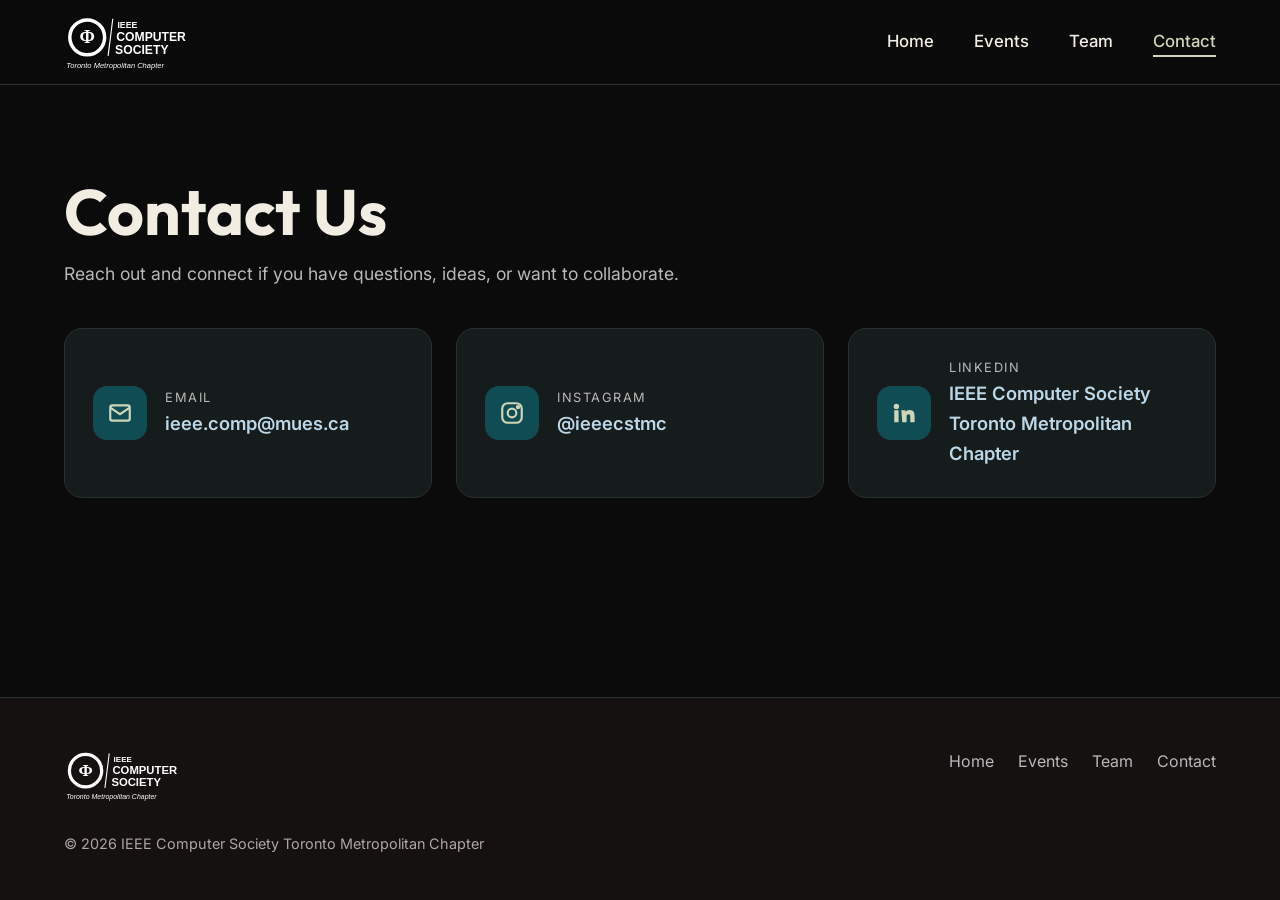
==== contact/index.html @ 95c0949a "Initial draft of IEEE website" ====
<!DOCTYPE html>
<html lang="en">
<head>
  <meta charset="UTF-8">
  <meta name="viewport" content="width=device-width, initial-scale=1.0">
  <title>Contact | IEEE CSTMC</title>
  <meta name="description" content="Get in touch with IEEE Computer Society Toronto Metropolitan Chapter.">
  <link rel="icon" href="../assets/images/logo.svg">

  <link rel="preconnect" href="https://fonts.googleapis.com">
  <link rel="preconnect" href="https://fonts.gstatic.com" crossorigin>
  <link href="https://fonts.googleapis.com/css2?family=Inter:wght@400;500;600&family=Outfit:wght@600;700;800&display=swap" rel="stylesheet">

  <link rel="stylesheet" href="../css/style.css">
</head>
<body>

  <!-- ===== Header ===== -->
  <header class="site-header">
    <nav class="container nav-bar">
      <a href="../" class="logo"><img src="../assets/images/logo.svg" alt="IEEE Computer Society Toronto Metropolitan Chapter"></a>

      <button class="nav-toggle" aria-label="Open menu" aria-expanded="false">
        <span></span><span></span><span></span>
      </button>

      <ul class="nav-links">
        <li><a href="../">Home</a></li>
        <li><a href="../events/">Events</a></li>
        <li><a href="../team/">Team</a></li>
        <li><a href="../contact/" class="active">Contact</a></li>
      </ul>
    </nav>
  </header>

  <main>

    <section class="section">
      <div class="container">
        <h1 class="page-title reveal">Contact Us</h1>
        <p class="page-intro reveal">Reach out and connect if you have questions, ideas, or want to collaborate.</p>

        <div class="contact-grid">
          <a class="contact-card reveal" href="mailto:ieee.comp@mues.ca">
            <span class="contact-icon">
              <svg viewBox="0 0 24 24" fill="none" stroke="currentColor" stroke-width="2"><rect x="3" y="5" width="18" height="14" rx="2"/><path d="m3 7 9 6 9-6"/></svg>
            </span>
            <span>
              <span class="contact-label">Email</span>
              <span class="contact-value">ieee.comp@mues.ca</span>
            </span>
          </a>

          <a class="contact-card reveal" href="https://www.instagram.com/ieeecstmc/" target="_blank" rel="noopener">
            <span class="contact-icon">
              <svg viewBox="0 0 24 24" fill="none" stroke="currentColor" stroke-width="2"><rect x="3" y="3" width="18" height="18" rx="5"/><circle cx="12" cy="12" r="4"/><circle cx="17.5" cy="6.5" r="1" fill="currentColor"/></svg>
            </span>
            <span>
              <span class="contact-label">Instagram</span>
              <span class="contact-value">@ieeecstmc</span>
            </span>
          </a>

          <!-- TODO: replace with the chapter's exact LinkedIn URL -->
          <a class="contact-card reveal" href="https://www.linkedin.com/" target="_blank" rel="noopener">
            <span class="contact-icon">
              <svg viewBox="0 0 24 24" fill="currentColor"><path d="M4.98 3.5a2.5 2.5 0 1 1 0 5 2.5 2.5 0 0 1 0-5zM3 9.5h4v11H3zM9.5 9.5h3.8v1.6h.1c.5-1 1.8-1.9 3.7-1.9 4 0 4.7 2.6 4.7 6v5.3h-4v-4.7c0-1.1 0-2.6-1.6-2.6s-1.8 1.2-1.8 2.5v4.8h-4z"/></svg>
            </span>
            <span>
              <span class="contact-label">LinkedIn</span>
              <span class="contact-value">IEEE Computer Society Toronto Metropolitan Chapter</span>
            </span>
          </a>
        </div>
      </div>
    </section>

  </main>

  <!-- ===== Footer ===== -->
  <footer class="site-footer">
    <div class="container">
      <div class="footer-grid">
        <img src="../assets/images/logo.svg" alt="IEEE Computer Society Toronto Metropolitan Chapter">
        <ul class="footer-links">
          <li><a href="../">Home</a></li>
          <li><a href="../events/">Events</a></li>
          <li><a href="../team/">Team</a></li>
          <li><a href="../contact/">Contact</a></li>
        </ul>
      </div>
      <p class="footer-bottom">&copy; <span id="year"></span> IEEE Computer Society Toronto Metropolitan Chapter</p>
    </div>
  </footer>

  <script src="../js/main.js"></script>
</body>
</html>
---- css/style.css ----
/* =========================================================
   IEEE CSTMC Website - Main Stylesheet
   ---------------------------------------------------------
   Sections:
   1.  Colour palette & base settings
   2.  Reusable pieces (container, buttons, section titles)
   3.  Header & navigation
   4.  Hero (home page)
   5.  Stats row
   6.  Event cards
   7.  About section
   8.  Sponsors strip
   9.  Join Us banner
   10. Events page (filter + lightbox)
   11. Team page
   12. Contact page
   13. Footer
   14. Scroll animations
   15. Mobile / small screens
   ========================================================= */


/* ---------- 1. Colour palette & base settings ---------- */
:root {
  /* Backgrounds */
  --bg: #0b0b0b;            /* page background (near black) */
  --surface: #151110;       /* sections, based on brown #3b2f2a */
  --card: #161c1c;          /* cards, tinted with green #104c53 */
  --border: #2a2f2f;

  /* Text */
  --text: #f2ede2;          /* light beige */
  --muted: #bab8b9;         /* grey */
  --muted-2: #afa6a2;       /* light brown */

  /* 2025-26 brand colours */
  --blue: #435f7c;
  --green: #104c53;
  --turquoise: #719689;
  --sage: #cfd5b8;

  /* Accents */
  --mauve: #86625d;
  --beige: #f2ede2;
  --light-blue: #bcd7e7;
  --white: #ffffff;

  /* Shared values */
  --radius: 18px;
  --radius-sm: 10px;
  --shadow: 0 10px 30px rgba(0, 0, 0, 0.45);
  --max-width: 1200px;
  --header-height: 84px;
}

* {
  box-sizing: border-box;
}

html {
  scroll-behavior: smooth;
}

body {
  margin: 0;
  background: var(--bg);
  color: var(--text);
  font-family: "Inter", system-ui, -apple-system, "Segoe UI", Roboto, sans-serif;
  font-size: 16px;
  line-height: 1.65;
  /* Keeps the footer at the bottom on short pages */
  min-height: 100vh;
  display: flex;
  flex-direction: column;
}

main {
  flex: 1;
}

h1, h2, h3, h4 {
  font-family: "Outfit", "Inter", system-ui, sans-serif;
  line-height: 1.15;
  margin: 0 0 0.5em;
}

p {
  margin: 0 0 1em;
}

img {
  max-width: 100%;
  display: block;
}

a {
  color: var(--light-blue);
  text-decoration: none;
  transition: color 0.2s;
}

a:hover {
  color: var(--sage);
}


/* ---------- 2. Reusable pieces ---------- */
.container {
  width: 100%;
  max-width: var(--max-width);
  margin: 0 auto;
  padding: 0 24px;
}

.section {
  padding: 90px 0;
}

.section-alt {
  background: var(--surface);
}

/* Section heading with a gradient underline bar */
.section-title {
  display: flex;
  align-items: center;
  gap: 18px;
  font-size: 2rem;
}

.section-title::after {
  content: "";
  width: 120px;
  height: 4px;
  border-radius: 4px;
  background: linear-gradient(90deg, var(--turquoise), var(--sage));
}

.eyebrow {
  text-transform: uppercase;
  letter-spacing: 0.15em;
  font-size: 0.85rem;
  color: var(--turquoise);
  margin-bottom: 8px;
}

.section-head {
  display: flex;
  justify-content: space-between;
  align-items: flex-end;
  flex-wrap: wrap;
  gap: 16px;
  margin-bottom: 40px;
}

.page-title {
  font-size: clamp(2.5rem, 6vw, 4rem);
  margin-bottom: 10px;
}

.page-intro {
  color: var(--muted);
  max-width: 640px;
  font-size: 1.1rem;
}

/* Buttons */
.btn {
  display: inline-block;
  padding: 13px 28px;
  border-radius: var(--radius-sm);
  font-weight: 600;
  border: 2px solid transparent;
  cursor: pointer;
  font-size: 1rem;
  transition: transform 0.2s, background 0.2s, color 0.2s, border-color 0.2s;
}

.btn:hover {
  transform: translateY(-2px);
}

.btn-primary {
  background: var(--sage);
  color: #000;
}

.btn-primary:hover {
  background: var(--beige);
  color: #000;
}

.btn-outline {
  border-color: var(--turquoise);
  color: var(--text);
}

.btn-outline:hover {
  background: var(--turquoise);
  color: #000;
}

.link-arrow {
  font-weight: 600;
}

.link-arrow::after {
  content: " \2192";
}


/* ---------- 3. Header & navigation ---------- */
.site-header {
  position: sticky;
  top: 0;
  z-index: 100;
  background: rgba(11, 11, 11, 0.8);
  backdrop-filter: blur(12px);
  -webkit-backdrop-filter: blur(12px);
  border-bottom: 1px solid var(--border);
  transition: box-shadow 0.3s;
}

/* Added by JavaScript once the user scrolls down */
.site-header.scrolled {
  box-shadow: 0 6px 24px rgba(0, 0, 0, 0.6);
}

.nav-bar {
  height: var(--header-height);
  display: flex;
  align-items: center;
  justify-content: space-between;
}

.logo img {
  height: 58px;
  width: auto;
}

.nav-links {
  display: flex;
  gap: 40px;
  list-style: none;
  margin: 0;
  padding: 0;
}

.nav-links a {
  position: relative;
  color: var(--text);
  font-weight: 500;
  font-size: 1.05rem;
  padding: 6px 0;
}

/* Animated underline */
.nav-links a::after {
  content: "";
  position: absolute;
  left: 0;
  bottom: 0;
  width: 0;
  height: 2px;
  background: var(--sage);
  transition: width 0.25s;
}

.nav-links a:hover::after,
.nav-links a.active::after {
  width: 100%;
}

.nav-links a.active {
  color: var(--sage);
}

/* Hamburger button - hidden on desktop */
.nav-toggle {
  display: none;
  background: none;
  border: none;
  cursor: pointer;
  padding: 8px;
}

.nav-toggle span {
  display: block;
  width: 26px;
  height: 2px;
  margin: 6px 0;
  background: var(--text);
  transition: transform 0.3s, opacity 0.3s;
}


/* ---------- 4. Hero (home page) ---------- */
.hero {
  padding: 40px 0 70px;
}

.hero-card {
  display: grid;
  grid-template-columns: 1.1fr 1fr;
  gap: 40px;
  align-items: center;
  padding: 50px;
  border: 1px solid var(--border);
  border-radius: 28px;
  overflow: hidden;
  background:
    radial-gradient(circle at 15% 20%, rgba(16, 76, 83, 0.55), transparent 55%),
    radial-gradient(circle at 85% 90%, rgba(67, 95, 124, 0.45), transparent 50%),
    var(--surface);
}

.hero-text h1 {
  font-size: clamp(2.6rem, 6vw, 4.6rem);
  font-weight: 800;
}

/* Each word gets a different palette colour */
.hero-text h1 .w1 { color: var(--beige); }
.hero-text h1 .w2 { color: var(--sage); }
.hero-text h1 .w3 { color: var(--light-blue); }

.hero-text p {
  color: var(--muted);
  font-size: 1.2rem;
  max-width: 520px;
  margin-bottom: 32px;
}

.hero-buttons {
  display: flex;
  flex-wrap: wrap;
  gap: 16px;
}

/* Vertical auto-scrolling photo strip */
.photo-strip {
  height: 520px;
  overflow: hidden;
  border-radius: var(--radius);
  /* Fade the top and bottom edges */
  -webkit-mask-image: linear-gradient(transparent, #000 12%, #000 88%, transparent);
  mask-image: linear-gradient(transparent, #000 12%, #000 88%, transparent);
}

.photo-track {
  display: flex;
  flex-direction: column;
  gap: 16px;
  animation: scroll-up 28s linear infinite;
}

.photo-strip:hover .photo-track {
  animation-play-state: paused;
}

/* The list is duplicated in the HTML, so moving up by half loops seamlessly */
@keyframes scroll-up {
  from { transform: translateY(0); }
  to   { transform: translateY(calc(-50% - 8px)); }
}

.photo-item {
  position: relative;
  border-radius: var(--radius);
  overflow: hidden;
  flex-shrink: 0;
}

.photo-item img {
  width: 100%;
  height: 200px;
  object-fit: cover;
  transition: transform 0.5s;
}

.photo-item:hover img {
  transform: scale(1.06);
}

.photo-item figcaption {
  position: absolute;
  inset: auto 0 0 0;
  padding: 30px 18px 14px;
  font-weight: 600;
  background: linear-gradient(transparent, rgba(0, 0, 0, 0.8));
}


/* ---------- 5. Stats row ---------- */
.stats {
  display: grid;
  grid-template-columns: repeat(4, 1fr);
  gap: 20px;
}

.stat {
  text-align: center;
  padding: 28px 16px;
  border: 1px solid var(--border);
  border-radius: var(--radius);
  background: var(--card);
}

.stat-number {
  font-family: "Outfit", sans-serif;
  font-size: 2.6rem;
  font-weight: 700;
  color: var(--sage);
}

.stat-label {
  color: var(--muted);
}


/* ---------- 6. Event cards ---------- */
.card-grid {
  display: grid;
  grid-template-columns: repeat(auto-fill, minmax(300px, 1fr));
  gap: 28px;
}

.event-card {
  display: flex;
  flex-direction: column;
  padding: 20px;
  background: var(--card);
  border: 1px solid var(--border);
  border-radius: var(--radius);
  transition: transform 0.3s, border-color 0.3s, box-shadow 0.3s;
}

.event-card:hover {
  transform: translateY(-6px);
  border-color: var(--turquoise);
  box-shadow: var(--shadow);
}

.event-poster {
  aspect-ratio: 1 / 1;
  overflow: hidden;
  border-radius: var(--radius-sm);
  margin-bottom: 18px;
  cursor: zoom-in;
}

.event-poster img {
  width: 100%;
  height: 100%;
  object-fit: cover;
  transition: transform 0.5s;
}

.event-card:hover .event-poster img {
  transform: scale(1.05);
}

.event-title {
  display: flex;
  align-items: center;
  gap: 12px;
  font-size: 1.3rem;
  margin-bottom: 8px;
}

.date-badge {
  flex-shrink: 0;
  padding: 3px 10px;
  border-radius: 6px;
  background: var(--mauve);
  color: var(--white);
  font-size: 0.85rem;
  font-weight: 600;
}

.event-card p {
  color: var(--muted);
  margin: 0;
}

/* Extra details shown on upcoming events */
.event-meta {
  list-style: none;
  padding: 0;
  margin: 12px 0 18px;
  color: var(--muted-2);
  font-size: 0.95rem;
}

.event-meta li::before {
  content: "\2022";
  color: var(--turquoise);
  margin-right: 8px;
}

.event-card .btn {
  margin-top: auto;
  align-self: flex-start;
}

.tag-upcoming {
  display: inline-block;
  margin-bottom: 10px;
  padding: 2px 10px;
  border-radius: 999px;
  background: rgba(113, 150, 137, 0.2);
  color: var(--sage);
  font-size: 0.8rem;
  font-weight: 600;
  letter-spacing: 0.05em;
  text-transform: uppercase;
}


/* ---------- 7. About section ---------- */
.about {
  display: grid;
  grid-template-columns: 1fr 1fr;
  gap: 60px;
  align-items: center;
}

.about-text p {
  color: var(--muted);
  font-size: 1.1rem;
}

.about-photo {
  border-radius: var(--radius);
  overflow: hidden;
  box-shadow: var(--shadow);
  border: 1px solid var(--border);
}

.socials {
  display: flex;
  gap: 14px;
  margin-top: 28px;
}

.social-btn {
  display: grid;
  place-items: center;
  width: 52px;
  height: 52px;
  border: 1px solid var(--border);
  border-radius: 12px;
  color: var(--sage);
  transition: background 0.2s, color 0.2s, transform 0.2s;
}

.social-btn:hover {
  background: var(--sage);
  color: #000;
  transform: translateY(-3px);
}

.social-btn svg {
  width: 24px;
  height: 24px;
}


/* ---------- 8. Sponsors strip ---------- */
.sponsors {
  overflow: hidden;
  -webkit-mask-image: linear-gradient(90deg, transparent, #000 10%, #000 90%, transparent);
  mask-image: linear-gradient(90deg, transparent, #000 10%, #000 90%, transparent);
}

.sponsor-track {
  display: flex;
  gap: 60px;
  width: max-content;
  animation: scroll-left 30s linear infinite;
}

.sponsors:hover .sponsor-track {
  animation-play-state: paused;
}

@keyframes scroll-left {
  from { transform: translateX(0); }
  to   { transform: translateX(calc(-50% - 30px)); }
}

.sponsor-track img {
  height: 60px;
  width: auto;
  opacity: 0.7;
  filter: grayscale(1);
  transition: opacity 0.3s, filter 0.3s;
}

.sponsor-track img:hover {
  opacity: 1;
  filter: none;
}


/* ---------- 9. Join Us banner ---------- */
.join-banner {
  text-align: center;
  padding: 60px 30px;
  border-radius: 28px;
  background: linear-gradient(135deg, var(--green), var(--blue));
}

.join-banner h2 {
  font-size: clamp(2rem, 4vw, 2.8rem);
}

.join-banner p {
  max-width: 600px;
  margin: 0 auto 28px;
  color: var(--beige);
  font-size: 1.1rem;
}


/* ---------- 10. Events page (filter + lightbox) ---------- */
.year-filter {
  display: flex;
  flex-wrap: wrap;
  gap: 10px;
}

.filter-btn {
  padding: 8px 20px;
  border-radius: 999px;
  border: 1px solid var(--border);
  background: transparent;
  color: var(--text);
  font: inherit;
  cursor: pointer;
  transition: background 0.2s, color 0.2s, border-color 0.2s;
}

.filter-btn:hover {
  border-color: var(--turquoise);
}

.filter-btn.active {
  background: var(--sage);
  border-color: var(--sage);
  color: #000;
}

.year-group {
  margin-bottom: 60px;
}

.year-heading {
  font-size: 1.6rem;
  color: var(--sage);
  margin-bottom: 24px;
}

.year-group[hidden] {
  display: none;
}

/* Full-screen poster viewer */
.lightbox {
  position: fixed;
  inset: 0;
  z-index: 200;
  display: none;
  align-items: center;
  justify-content: center;
  padding: 30px;
  background: rgba(0, 0, 0, 0.88);
  cursor: zoom-out;
}

.lightbox.open {
  display: flex;
}

.lightbox img {
  max-height: 90vh;
  width: auto;
  border-radius: var(--radius-sm);
  box-shadow: var(--shadow);
}

.lightbox-close {
  position: absolute;
  top: 20px;
  right: 28px;
  background: none;
  border: none;
  color: var(--white);
  font-size: 2.5rem;
  cursor: pointer;
}


/* ---------- 11. Team page ---------- */
.team-group {
  margin-bottom: 70px;
}

.team-grid {
  display: grid;
  grid-template-columns: repeat(auto-fill, minmax(240px, 1fr));
  gap: 28px;
  margin-top: 30px;
}

.member-card {
  text-align: center;
  padding: 30px 20px;
  background: var(--card);
  border: 1px solid var(--border);
  border-radius: var(--radius);
  transition: transform 0.3s, border-color 0.3s;
}

.member-card:hover {
  transform: translateY(-6px);
  border-color: var(--turquoise);
}

.member-photo {
  width: 150px;
  height: 150px;
  margin: 0 auto 18px;
  border-radius: 50%;
  object-fit: cover;
  border: 3px solid var(--turquoise);
}

.member-card h3 {
  font-size: 1.25rem;
  margin-bottom: 2px;
}

.member-role {
  color: var(--sage);
  font-size: 0.95rem;
  margin-bottom: 12px;
}

.member-link {
  display: inline-flex;
  color: var(--muted);
}

.member-link svg {
  width: 22px;
  height: 22px;
}


/* ---------- 12. Contact page ---------- */
.contact-grid {
  display: grid;
  grid-template-columns: repeat(auto-fit, minmax(280px, 1fr));
  gap: 24px;
  margin-top: 40px;
}

.contact-card {
  display: flex;
  gap: 18px;
  align-items: center;
  padding: 28px;
  background: var(--card);
  border: 1px solid var(--border);
  border-radius: var(--radius);
  transition: transform 0.3s, border-color 0.3s;
}

.contact-card:hover {
  transform: translateY(-4px);
  border-color: var(--turquoise);
}

.contact-icon {
  display: grid;
  place-items: center;
  flex-shrink: 0;
  width: 54px;
  height: 54px;
  border-radius: 14px;
  background: var(--green);
  color: var(--sage);
}

.contact-icon svg {
  width: 26px;
  height: 26px;
}

.contact-label {
  display: block;
  text-transform: uppercase;
  letter-spacing: 0.12em;
  font-size: 0.8rem;
  color: var(--muted);
  margin: 0;
}

.contact-value {
  font-size: 1.15rem;
  font-weight: 600;
  word-break: break-word;
}


/* ---------- 13. Footer ---------- */
.site-footer {
  margin-top: 40px;
  padding: 50px 0 30px;
  border-top: 1px solid var(--border);
  background: var(--surface);
}

.footer-grid {
  display: flex;
  flex-wrap: wrap;
  justify-content: space-between;
  gap: 30px;
}

.footer-grid img {
  height: 54px;
  width: auto;
}

.footer-links {
  display: flex;
  flex-wrap: wrap;
  gap: 24px;
  list-style: none;
  padding: 0;
  margin: 0;
}

.footer-links a {
  color: var(--muted);
}

.footer-bottom {
  margin-top: 30px;
  color: var(--muted-2);
  font-size: 0.9rem;
}


/* ---------- 14. Scroll animations ---------- */
/* Elements with class "reveal" fade up when they scroll into view */
.reveal {
  opacity: 0;
  transform: translateY(30px);
  transition: opacity 0.7s ease, transform 0.7s ease;
}

.reveal.visible {
  opacity: 1;
  transform: none;
}

/* Respect users who prefer less motion */
@media (prefers-reduced-motion: reduce) {
  html { scroll-behavior: auto; }
  .reveal { opacity: 1; transform: none; transition: none; }
  .photo-track,
  .sponsor-track { animation: none; }
}


/* ---------- 15. Mobile / small screens ---------- */
@media (max-width: 900px) {
  .hero-card,
  .about {
    grid-template-columns: 1fr;
  }

  .hero-card {
    padding: 32px 24px;
  }

  .photo-strip {
    height: 380px;
  }

  .stats {
    grid-template-columns: repeat(2, 1fr);
  }
}

@media (max-width: 768px) {
  .nav-toggle {
    display: block;
  }

  /* Menu drops down below the header */
  .nav-links {
    position: absolute;
    top: var(--header-height);
    left: 0;
    right: 0;
    flex-direction: column;
    gap: 0;
    padding: 10px 24px 20px;
    background: rgba(11, 11, 11, 0.97);
    border-bottom: 1px solid var(--border);
    display: none;
  }

  .nav-links.open {
    display: flex;
  }

  .nav-links a {
    display: block;
    padding: 14px 0;
  }

  /* Turn the hamburger into an X */
  .nav-toggle.open span:nth-child(1) { transform: translateY(8px) rotate(45deg); }
  .nav-toggle.open span:nth-child(2) { opacity: 0; }
  .nav-toggle.open span:nth-child(3) { transform: translateY(-8px) rotate(-45deg); }

  .logo img {
    height: 46px;
  }

  .section {
    padding: 60px 0;
  }

  .section-title {
    font-size: 1.6rem;
  }

  .section-title::after {
    width: 60px;
  }
}

@media (max-width: 480px) {
  .container {
    padding: 0 16px;
  }

  .stats {
    grid-template-columns: 1fr 1fr;
    gap: 12px;
  }

  .stat-number {
    font-size: 2rem;
  }

  .card-grid {
    grid-template-columns: 1fr;
  }
}
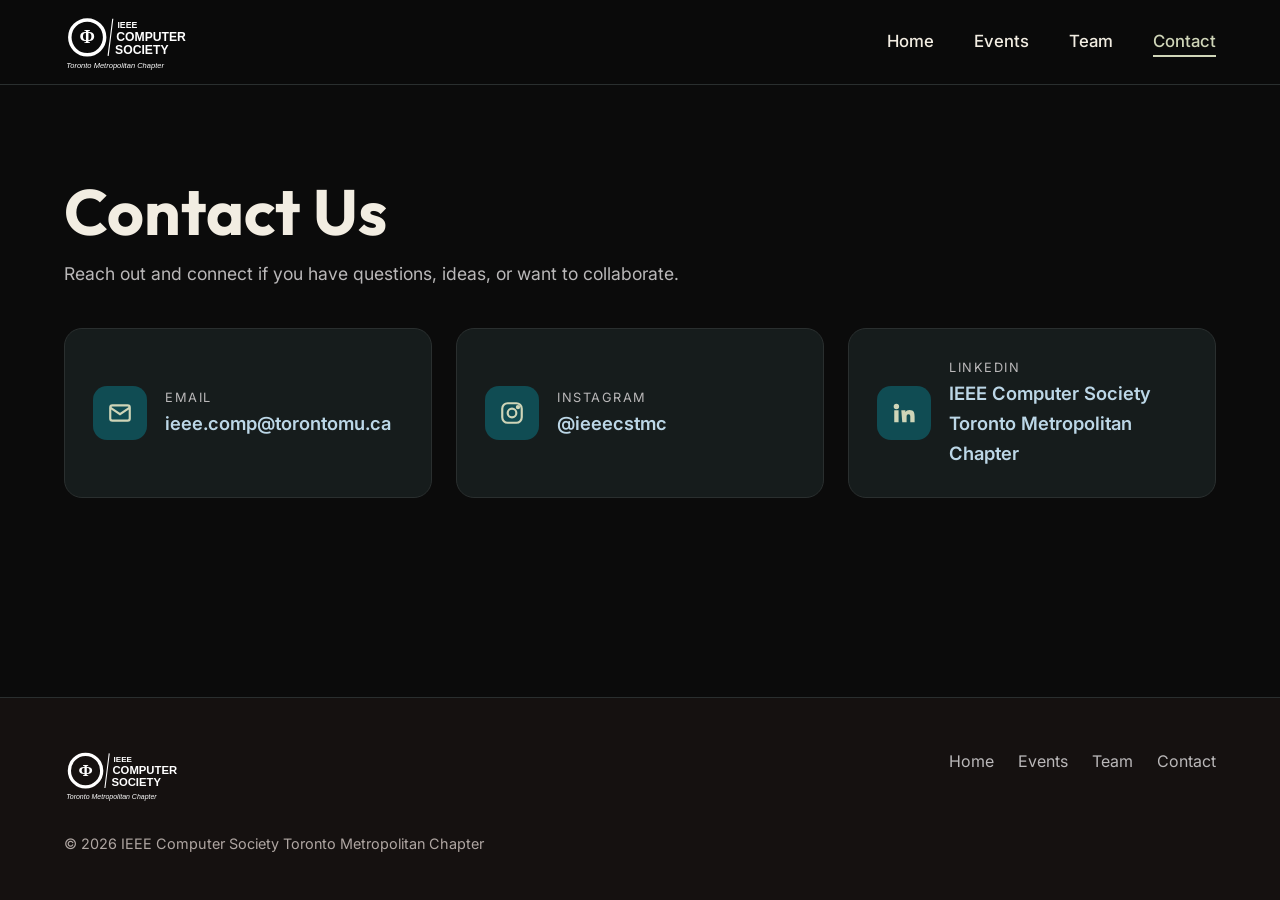
==== commit 50da38f8: "Changed Email" ====
--- a/contact/index.html
+++ b/contact/index.html
@@ -1,6 +1,8 @@
 <!DOCTYPE html>
 <html lang="en">
 <head>
+
+  <!--  Meta tags  -->
   <meta charset="UTF-8">
   <meta name="viewport" content="width=device-width, initial-scale=1.0">
   <title>Contact | IEEE CSTMC</title>
@@ -15,7 +17,7 @@
 </head>
 <body>
 
-  <!-- ===== Header ===== -->
+  <!-- Header  -->
   <header class="site-header">
     <nav class="container nav-bar">
       <a href="../" class="logo"><img src="../assets/images/logo.svg" alt="IEEE Computer Society Toronto Metropolitan Chapter"></a>
@@ -47,7 +49,7 @@
             </span>
             <span>
               <span class="contact-label">Email</span>
-              <span class="contact-value">ieee.comp@mues.ca</span>
+              <span class="contact-value">ieee.comp@torontomu.ca</span>
             </span>
           </a>
 
@@ -61,8 +63,7 @@
             </span>
           </a>
 
-          <!-- TODO: replace with the chapter's exact LinkedIn URL -->
-          <a class="contact-card reveal" href="https://www.linkedin.com/" target="_blank" rel="noopener">
+          <a class="contact-card reveal" href="https://www.linkedin.com/company/ieeecstmc/" target="_blank" rel="noopener">
             <span class="contact-icon">
               <svg viewBox="0 0 24 24" fill="currentColor"><path d="M4.98 3.5a2.5 2.5 0 1 1 0 5 2.5 2.5 0 0 1 0-5zM3 9.5h4v11H3zM9.5 9.5h3.8v1.6h.1c.5-1 1.8-1.9 3.7-1.9 4 0 4.7 2.6 4.7 6v5.3h-4v-4.7c0-1.1 0-2.6-1.6-2.6s-1.8 1.2-1.8 2.5v4.8h-4z"/></svg>
             </span>
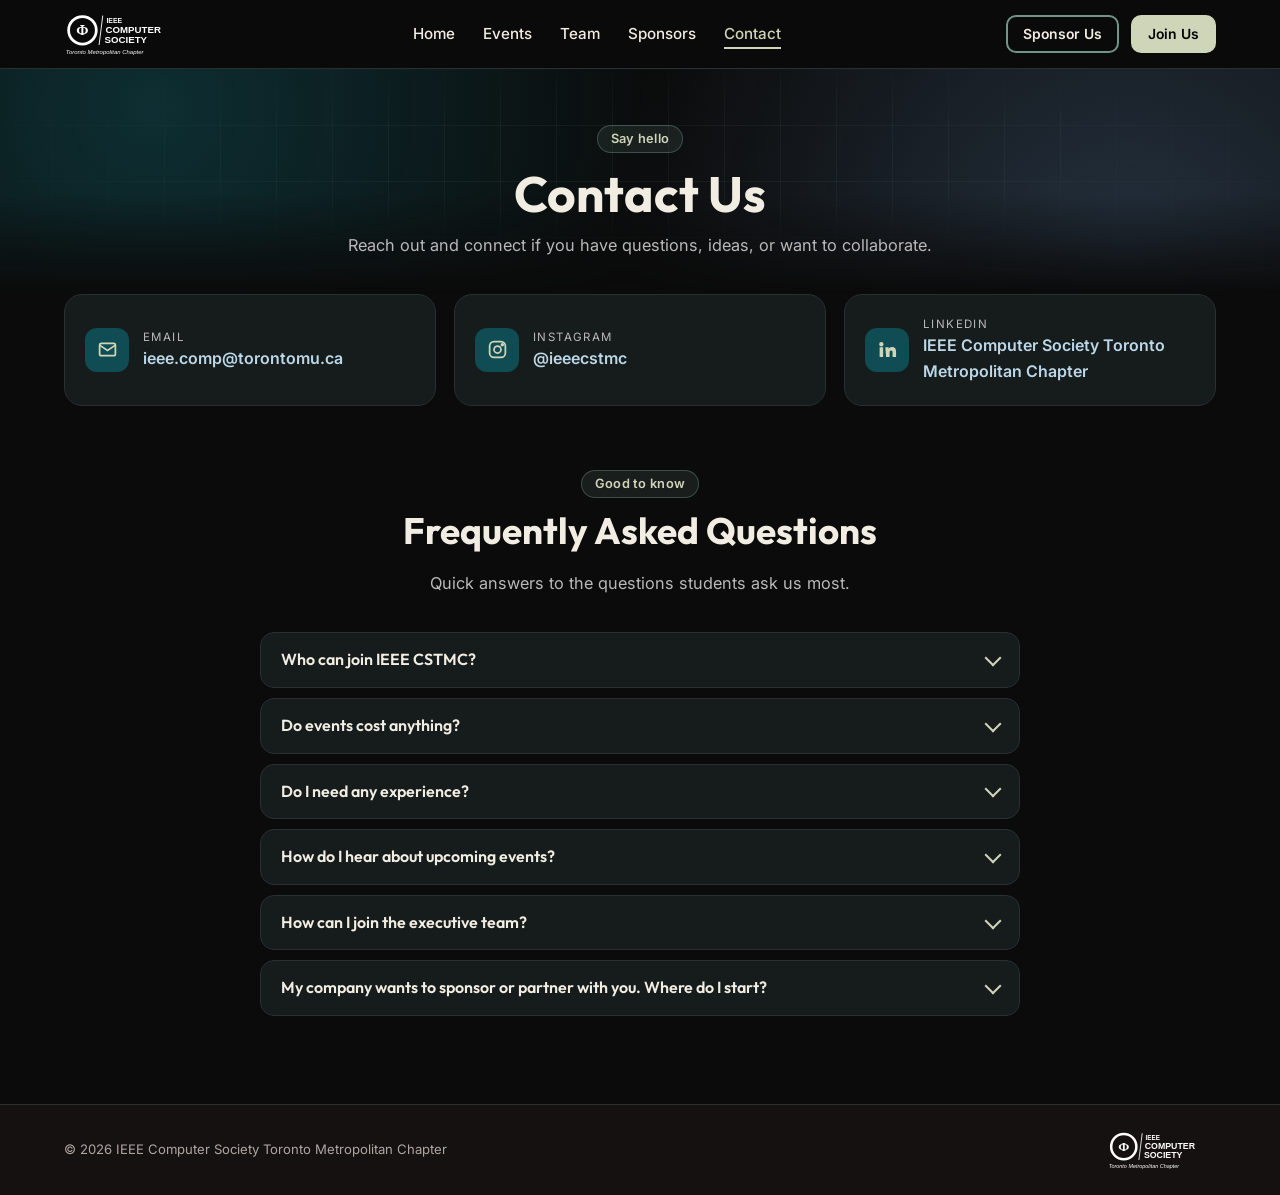
==== commit b781e091: "Complete redesign of site" ====
--- a/contact/index.html
+++ b/contact/index.html
@@ -19,31 +19,44 @@
 
   <!-- Header  -->
   <header class="site-header">
-    <nav class="container nav-bar">
+    <nav class="container nav-bar" aria-label="Main">
       <a href="../" class="logo"><img src="../assets/images/logo.svg" alt="IEEE Computer Society Toronto Metropolitan Chapter"></a>
 
-      <button class="nav-toggle" aria-label="Open menu" aria-expanded="false">
+      <button class="nav-toggle" aria-label="Open menu" aria-expanded="false" aria-controls="nav-menu">
         <span></span><span></span><span></span>
       </button>
 
-      <ul class="nav-links">
-        <li><a href="../">Home</a></li>
-        <li><a href="../events/">Events</a></li>
-        <li><a href="../team/">Team</a></li>
-        <li><a href="../contact/" class="active">Contact</a></li>
-      </ul>
+      <div class="nav-menu" id="nav-menu">
+        <ul class="nav-links">
+          <li><a href="../">Home</a></li>
+          <li><a href="../events/">Events</a></li>
+          <li><a href="../team/">Team</a></li>
+          <li><a href="../sponsors/">Sponsors</a></li>
+          <li><a href="../contact/" class="active" aria-current="page">Contact</a></li>
+        </ul>
+        <div class="nav-cta">
+          <a href="../sponsors/#sponsor-us" class="btn btn-outline btn-sm">Sponsor Us</a>
+          <a href="https://linktr.ee/IEEECSTMC" target="_blank" rel="noopener" class="btn btn-primary btn-sm">Join Us</a>
+        </div>
+      </div>
     </nav>
   </header>
 
   <main>
 
-    <section class="section">
+    <section class="page-hero">
+      <div class="hero-bg" aria-hidden="true"><div class="hero-grid"></div></div>
+      <div class="container section-intro">
+        <p class="eyebrow reveal">Say hello</p>
+        <h1 class="page-title reveal">Contact Us</h1>
+        <p class="lead reveal">Reach out and connect if you have questions, ideas, or want to collaborate.</p>
+      </div>
+    </section>
+
+    <section>
       <div class="container">
-        <h1 class="page-title reveal">Contact Us</h1>
-        <p class="page-intro reveal">Reach out and connect if you have questions, ideas, or want to collaborate.</p>
-
         <div class="contact-grid">
-          <a class="contact-card reveal" href="mailto:ieee.comp@mues.ca">
+          <a class="contact-card reveal" href="mailto:ieee.comp@torontomu.ca">
             <span class="contact-icon">
               <svg viewBox="0 0 24 24" fill="none" stroke="currentColor" stroke-width="2"><rect x="3" y="5" width="18" height="14" rx="2"/><path d="m3 7 9 6 9-6"/></svg>
             </span>
@@ -76,21 +89,69 @@
       </div>
     </section>
 
+    <!--  FAQ (to add a question, copy one <details> block)
+          TODO: confirm these draft answers with the exec team  -->
+    <section class="section">
+      <div class="container">
+        <div class="section-intro reveal">
+          <p class="eyebrow">Good to know</p>
+          <h2>Frequently Asked Questions</h2>
+          <p class="lead">Quick answers to the questions students ask us most.</p>
+        </div>
+
+        <div class="faq">
+          <details class="faq-item reveal">
+            <summary>Who can join IEEE CSTMC?</summary>
+            <div class="faq-answer">
+              <p>Any TMU student is welcome at our events, whatever your program or year. Most of our members study engineering or computer science, but you don't have to.</p>
+            </div>
+          </details>
+
+          <details class="faq-item reveal">
+            <summary>Do events cost anything?</summary>
+            <div class="faq-answer">
+              <p>Most of our events are free for TMU students. If an event has a fee or limited spots, we'll say so on the sign-up page.</p>
+            </div>
+          </details>
+
+          <details class="faq-item reveal">
+            <summary>Do I need any experience?</summary>
+            <div class="faq-answer">
+              <p>No. Our workshops are built for beginners and walk you through everything step by step. If you already know your stuff, come anyway: it's a great way to meet people and help others.</p>
+            </div>
+          </details>
+
+          <details class="faq-item reveal">
+            <summary>How do I hear about upcoming events?</summary>
+            <div class="faq-answer">
+              <p>Follow <a href="https://www.instagram.com/ieeecstmc/" target="_blank" rel="noopener">@ieeecstmc on Instagram</a> and join our <a href="https://ieeecstmc.us5.list-manage.com/subscribe?u=8fe68dee492ba1ed018e6572e&id=c52763f709" target="_blank" rel="noopener">mailing list</a>. Every event is posted there first, and you can also check our <a href="../events/">Events page</a>.</p>
+            </div>
+          </details>
+
+          <details class="faq-item reveal">
+            <summary>How can I join the executive team?</summary>
+            <div class="faq-answer">
+              <p>We recruit new executives and first-year representatives (FYRs) each school year. Keep an eye on our Instagram for applications, or email us to ask about open roles.</p>
+            </div>
+          </details>
+
+          <details class="faq-item reveal">
+            <summary>My company wants to sponsor or partner with you. Where do I start?</summary>
+            <div class="faq-answer">
+              <p>We'd love to hear from you. See our sponsorship tiers on the <a href="../sponsors/">Sponsors page</a>, or email us at <a href="mailto:ieee.comp@torontomu.ca">ieee.comp@torontomu.ca</a>.</p>
+            </div>
+          </details>
+        </div>
+      </div>
+    </section>
+
   </main>
 
   <!-- ===== Footer ===== -->
   <footer class="site-footer">
-    <div class="container">
-      <div class="footer-grid">
-        <img src="../assets/images/logo.svg" alt="IEEE Computer Society Toronto Metropolitan Chapter">
-        <ul class="footer-links">
-          <li><a href="../">Home</a></li>
-          <li><a href="../events/">Events</a></li>
-          <li><a href="../team/">Team</a></li>
-          <li><a href="../contact/">Contact</a></li>
-        </ul>
-      </div>
+    <div class="container footer-grid">
       <p class="footer-bottom">&copy; <span id="year"></span> IEEE Computer Society Toronto Metropolitan Chapter</p>
+      <img src="../assets/images/logo.svg" alt="IEEE Computer Society Toronto Metropolitan Chapter">
     </div>
   </footer>
 
--- a/css/style.css
+++ b/css/style.css
@@ -3,20 +3,23 @@
    ---------------------------------------------------------
    Sections:
    1.  Colour palette & base settings
-   2.  Reusable pieces (container, buttons, section titles)
+   2.  Reusable pieces (container, buttons, pills, section intros)
    3.  Header & navigation
-   4.  Hero (home page)
-   5.  Stats row
-   6.  Event cards
-   7.  About section
-   8.  Sponsors strip
-   9.  Join Us banner
-   10. Events page (filter + lightbox)
-   11. Team page
-   12. Contact page
-   13. Footer
-   14. Scroll animations
-   15. Mobile / small screens
+   4.  Hero (home page) + tech background effects
+   5.  Photo band (left-to-right auto-scrolling photos)
+   6.  Stats row
+   7.  Event cards + countdown
+   8.  "What We Do" cards + feature card ("Why Attend?")
+   9.  About section
+   10. Sponsors strip (home page)
+   11. Join Us banner
+   12. Events page (filter + lightbox)
+   13. Team page
+   14. Contact page + FAQ
+   15. Sponsors page (partner grid + tier cards)
+   16. Footer
+   17. Scroll animations
+   18. Mobile / small screens
    ========================================================= */
 
 
@@ -45,12 +48,23 @@
   --light-blue: #bcd7e7;
   --white: #ffffff;
 
+  /* Translucent turquoise, used for pills, glows and icon boxes */
+  --tint: rgba(113, 150, 137, 0.14);
+  --tint-border: rgba(113, 150, 137, 0.4);
+
+  /* Sponsor tier bars (sponsors page) */
+  --bronze: linear-gradient(90deg, #8a4f24, #c98a4b);
+  --silver: linear-gradient(90deg, #7d868f, #c3cad1);
+  --gold: linear-gradient(90deg, #b8891c, #e8c35a);
+  --platinum: linear-gradient(90deg, var(--turquoise), var(--light-blue));
+
   /* Shared values */
   --radius: 18px;
   --radius-sm: 10px;
   --shadow: 0 10px 30px rgba(0, 0, 0, 0.45);
   --max-width: 1200px;
-  --header-height: 84px;
+  --header-height: 68px;
+  --mono: "JetBrains Mono", ui-monospace, SFMono-Regular, Consolas, monospace;
 }
 
 * {
@@ -59,6 +73,8 @@
 
 html {
   scroll-behavior: smooth;
+  /* Stops in-page links (like #sponsor-us) hiding under the sticky header */
+  scroll-padding-top: calc(var(--header-height) + 20px);
 }
 
 body {
@@ -66,8 +82,8 @@
   background: var(--bg);
   color: var(--text);
   font-family: "Inter", system-ui, -apple-system, "Segoe UI", Roboto, sans-serif;
-  font-size: 16px;
-  line-height: 1.65;
+  font-size: 15px;
+  line-height: 1.6;
   /* Keeps the footer at the bottom on short pages */
   min-height: 100vh;
   display: flex;
@@ -101,6 +117,12 @@
 
 a:hover {
   color: var(--sage);
+}
+
+/* Visible outline for keyboard users */
+:focus-visible {
+  outline: 2px solid var(--sage);
+  outline-offset: 3px;
 }
 
 
@@ -113,7 +135,7 @@
 }
 
 .section {
-  padding: 90px 0;
+  padding: 64px 0;
 }
 
 .section-alt {
@@ -124,24 +146,31 @@
 .section-title {
   display: flex;
   align-items: center;
-  gap: 18px;
-  font-size: 2rem;
+  gap: 16px;
+  font-size: 1.6rem;
 }
 
 .section-title::after {
   content: "";
-  width: 120px;
+  width: 90px;
   height: 4px;
   border-radius: 4px;
   background: linear-gradient(90deg, var(--turquoise), var(--sage));
 }
 
+/* Small pill label above headings */
 .eyebrow {
-  text-transform: uppercase;
-  letter-spacing: 0.15em;
-  font-size: 0.85rem;
-  color: var(--turquoise);
-  margin-bottom: 8px;
+  display: inline-block;
+  padding: 4px 13px;
+  margin-bottom: 12px;
+  border: 1px solid var(--tint-border);
+  border-radius: 999px;
+  background: var(--tint);
+  color: var(--sage);
+  font-size: 0.8rem;
+  font-weight: 600;
+  letter-spacing: 0.02em;
+  line-height: 1.4;
 }
 
 .section-head {
@@ -150,30 +179,86 @@
   align-items: flex-end;
   flex-wrap: wrap;
   gap: 16px;
-  margin-bottom: 40px;
+  margin-bottom: 28px;
+}
+
+/* Centered pill + heading + paragraph block */
+.section-intro {
+  max-width: 660px;
+  margin: 0 auto 36px;
+  text-align: center;
+}
+
+.section-intro h2 {
+  font-size: clamp(1.7rem, 3.4vw, 2.3rem);
+}
+
+.lead {
+  color: var(--muted);
+  font-size: 1.02rem;
+}
+
+.section-intro .lead:last-child {
+  margin-bottom: 0;
+}
+
+/* Top of the Events / Team / Contact / Sponsors pages */
+.page-hero {
+  position: relative;
+  overflow: hidden;
+  isolation: isolate;
+  padding: 56px 0 36px;
+}
+
+.page-hero .section-intro {
+  margin-bottom: 0;
+}
+
+/* Fade the background out at the bottom so it doesn't end in a hard line */
+.page-hero .hero-bg {
+  -webkit-mask-image: linear-gradient(#000 55%, transparent);
+  mask-image: linear-gradient(#000 55%, transparent);
 }
 
 .page-title {
-  font-size: clamp(2.5rem, 6vw, 4rem);
+  font-size: clamp(2.1rem, 4.6vw, 3.1rem);
   margin-bottom: 10px;
 }
 
-.page-intro {
-  color: var(--muted);
-  max-width: 640px;
-  font-size: 1.1rem;
+/* Rounded square that holds an icon */
+.icon-badge {
+  display: grid;
+  place-items: center;
+  width: 42px;
+  height: 42px;
+  margin-bottom: 14px;
+  border: 1px solid var(--tint-border);
+  border-radius: 12px;
+  background: var(--tint);
+  color: var(--sage);
+}
+
+.icon-badge svg {
+  width: 21px;
+  height: 21px;
+}
+
+.center-link {
+  margin-top: 28px;
+  text-align: center;
 }
 
 /* Buttons */
 .btn {
   display: inline-block;
-  padding: 13px 28px;
+  padding: 10px 22px;
   border-radius: var(--radius-sm);
   font-weight: 600;
+  text-align: center;
   border: 2px solid transparent;
   cursor: pointer;
-  font-size: 1rem;
-  transition: transform 0.2s, background 0.2s, color 0.2s, border-color 0.2s;
+  font-size: 0.93rem;
+  transition: transform 0.2s, background 0.2s, color 0.2s, border-color 0.2s, box-shadow 0.2s;
 }
 
 .btn:hover {
@@ -188,6 +273,7 @@
 .btn-primary:hover {
   background: var(--beige);
   color: #000;
+  box-shadow: 0 8px 24px rgba(207, 213, 184, 0.25);
 }
 
 .btn-outline {
@@ -198,6 +284,15 @@
 .btn-outline:hover {
   background: var(--turquoise);
   color: #000;
+}
+
+.btn-sm {
+  padding: 6px 15px;
+  font-size: 0.87rem;
+}
+
+.btn-arrow::after {
+  content: " \2192";
 }
 
 .link-arrow {
@@ -226,23 +321,35 @@
   box-shadow: 0 6px 24px rgba(0, 0, 0, 0.6);
 }
 
+/* Logo on the left, links in the middle, buttons on the right */
 .nav-bar {
   height: var(--header-height);
   display: flex;
   align-items: center;
-  justify-content: space-between;
+  gap: 28px;
+}
+
+.logo {
+  flex-shrink: 0;
 }
 
 .logo img {
-  height: 58px;
+  height: 46px;
   width: auto;
 }
 
+.nav-menu {
+  display: flex;
+  align-items: center;
+  flex: 1;
+  gap: 24px;
+}
+
 .nav-links {
   display: flex;
-  gap: 40px;
+  gap: 28px;
   list-style: none;
-  margin: 0;
+  margin: 0 auto;
   padding: 0;
 }
 
@@ -250,7 +357,7 @@
   position: relative;
   color: var(--text);
   font-weight: 500;
-  font-size: 1.05rem;
+  font-size: 0.95rem;
   padding: 6px 0;
 }
 
@@ -275,9 +382,17 @@
   color: var(--sage);
 }
 
+.nav-cta {
+  display: flex;
+  align-items: center;
+  gap: 12px;
+  flex-shrink: 0;
+}
+
 /* Hamburger button - hidden on desktop */
 .nav-toggle {
   display: none;
+  margin-left: auto;
   background: none;
   border: none;
   cursor: pointer;
@@ -296,39 +411,133 @@
 
 /* ---------- 4. Hero (home page) ---------- */
 .hero {
-  padding: 40px 0 70px;
-}
-
-.hero-card {
-  display: grid;
-  grid-template-columns: 1.1fr 1fr;
-  gap: 40px;
+  position: relative;
+  overflow: hidden;
+  isolation: isolate;
+  padding: 60px 0 44px;
+  text-align: center;
+}
+
+/* Background layers: colour wash, grid, circuit traces, cursor glow */
+.hero-bg {
+  position: absolute;
+  inset: 0;
+  z-index: -1;
+  pointer-events: none;
+  background:
+    radial-gradient(circle at 12% 18%, rgba(16, 76, 83, 0.55), transparent 45%),
+    radial-gradient(circle at 88% 85%, rgba(67, 95, 124, 0.45), transparent 45%);
+}
+
+.hero-grid {
+  position: absolute;
+  inset: 0;
+  background-image:
+    linear-gradient(rgba(113, 150, 137, 0.09) 1px, transparent 1px),
+    linear-gradient(90deg, rgba(113, 150, 137, 0.09) 1px, transparent 1px);
+  background-size: 56px 56px;
+  background-position: center top;
+  -webkit-mask-image: radial-gradient(ellipse 75% 65% at 50% 40%, #000 25%, transparent 80%);
+  mask-image: radial-gradient(ellipse 75% 65% at 50% 40%, #000 25%, transparent 80%);
+}
+
+.hero-circuit {
+  position: absolute;
+  inset: 0;
+  width: 100%;
+  height: 100%;
+}
+
+.hero-circuit .trace {
+  fill: none;
+  stroke: rgba(113, 150, 137, 0.25);
+  stroke-width: 1.5;
+}
+
+.hero-circuit .pad {
+  fill: var(--bg);
+  stroke: rgba(113, 150, 137, 0.5);
+  stroke-width: 1.5;
+}
+
+/* A short bright dash that travels along each trace (paths use pathLength="100") */
+.hero-circuit .pulse {
+  fill: none;
+  stroke: var(--sage);
+  stroke-width: 2;
+  stroke-linecap: round;
+  stroke-dasharray: 8 192;
+  stroke-dashoffset: 200;
+  animation: signal 6s linear infinite;
+  filter: drop-shadow(0 0 4px rgba(207, 213, 184, 0.8));
+}
+
+@keyframes signal {
+  to { stroke-dashoffset: 0; }
+}
+
+/* Soft light that follows the mouse (position set by main.js) */
+.hero-glow {
+  position: absolute;
+  inset: 0;
+  background: radial-gradient(420px circle at var(--mx, 50%) var(--my, 30%), rgba(113, 150, 137, 0.16), transparent 70%);
+}
+
+/* "> learn.build.connect()" typing line */
+.hero-terminal {
+  display: flex;
+  justify-content: center;
   align-items: center;
-  padding: 50px;
-  border: 1px solid var(--border);
-  border-radius: 28px;
-  overflow: hidden;
-  background:
-    radial-gradient(circle at 15% 20%, rgba(16, 76, 83, 0.55), transparent 55%),
-    radial-gradient(circle at 85% 90%, rgba(67, 95, 124, 0.45), transparent 50%),
-    var(--surface);
-}
-
-.hero-text h1 {
-  font-size: clamp(2.6rem, 6vw, 4.6rem);
+  gap: 8px;
+  min-height: 1.6em;
+  margin: 0 0 12px;
+  font-family: var(--mono);
+  font-size: 0.85rem;
+  color: var(--turquoise);
+}
+
+.hero-terminal .prompt {
+  color: var(--sage);
+}
+
+.caret {
+  display: inline-block;
+  width: 0.55em;
+  height: 1.15em;
+  background: var(--sage);
+  animation: blink 1s steps(1) infinite;
+}
+
+@keyframes blink {
+  50% { opacity: 0; }
+}
+
+.hero h1 {
+  font-size: clamp(2.2rem, 5vw, 3.6rem);
   font-weight: 800;
-}
-
-/* Each word gets a different palette colour */
-.hero-text h1 .w1 { color: var(--beige); }
-.hero-text h1 .w2 { color: var(--sage); }
-.hero-text h1 .w3 { color: var(--light-blue); }
-
-.hero-text p {
+  letter-spacing: -0.02em;
+  margin-bottom: 0.35em;
+}
+
+/* Each word gets a different palette colour and rises in on load */
+.hero h1 span {
+  display: inline-block;
+  animation: rise 0.8s ease both;
+}
+
+.hero h1 .w1 { color: var(--beige); }
+.hero h1 .w2 { color: var(--sage); animation-delay: 0.12s; }
+.hero h1 .w3 { color: var(--light-blue); animation-delay: 0.24s; }
+
+@keyframes rise {
+  from { opacity: 0; translate: 0 24px; }
+}
+
+.hero-lead {
+  max-width: 580px;
+  margin: 0 auto 26px;
   color: var(--muted);
-  font-size: 1.2rem;
-  max-width: 520px;
-  margin-bottom: 32px;
+  font-size: 1.02rem;
 }
 
 .hero-buttons {
@@ -337,43 +546,65 @@
   gap: 16px;
 }
 
-/* Vertical auto-scrolling photo strip */
-.photo-strip {
-  height: 520px;
+.hero .hero-buttons {
+  justify-content: center;
+}
+
+.hero .stats {
+  max-width: 900px;
+  margin: 40px auto 0;
+}
+
+.hero .stat {
+  background: rgba(22, 28, 28, 0.65);
+  backdrop-filter: blur(8px);
+  -webkit-backdrop-filter: blur(8px);
+}
+
+
+/* ---------- 5. Photo band ---------- */
+/* main.js copies the photos until the row is wide enough, then slides it
+   left -> right by exactly one set so the loop has no visible jump. */
+.photo-band {
   overflow: hidden;
-  border-radius: var(--radius);
-  /* Fade the top and bottom edges */
-  -webkit-mask-image: linear-gradient(transparent, #000 12%, #000 88%, transparent);
-  mask-image: linear-gradient(transparent, #000 12%, #000 88%, transparent);
+  padding-bottom: 20px;
+  -webkit-mask-image: linear-gradient(90deg, transparent, #000 8%, #000 92%, transparent);
+  mask-image: linear-gradient(90deg, transparent, #000 8%, #000 92%, transparent);
 }
 
 .photo-track {
   display: flex;
-  flex-direction: column;
-  gap: 16px;
-  animation: scroll-up 28s linear infinite;
-}
-
-.photo-strip:hover .photo-track {
+  gap: 20px;
+  width: max-content;
+}
+
+.photo-track.is-animated {
+  animation: scroll-right var(--band-duration, 40s) linear infinite;
+}
+
+.photo-band:hover .photo-track {
   animation-play-state: paused;
 }
 
-/* The list is duplicated in the HTML, so moving up by half loops seamlessly */
-@keyframes scroll-up {
-  from { transform: translateY(0); }
-  to   { transform: translateY(calc(-50% - 8px)); }
+@keyframes scroll-right {
+  from { transform: translateX(calc(-1 * var(--band-shift, 0px))); }
+  to   { transform: translateX(0); }
 }
 
 .photo-item {
   position: relative;
+  flex-shrink: 0;
+  width: 270px;
+  height: 180px;
+  margin: 0;
+  border: 1px solid var(--border);
   border-radius: var(--radius);
   overflow: hidden;
-  flex-shrink: 0;
 }
 
 .photo-item img {
   width: 100%;
-  height: 200px;
+  height: 100%;
   object-fit: cover;
   transition: transform 0.5s;
 }
@@ -385,22 +616,23 @@
 .photo-item figcaption {
   position: absolute;
   inset: auto 0 0 0;
-  padding: 30px 18px 14px;
+  padding: 26px 14px 10px;
+  font-size: 0.88rem;
   font-weight: 600;
   background: linear-gradient(transparent, rgba(0, 0, 0, 0.8));
 }
 
 
-/* ---------- 5. Stats row ---------- */
+/* ---------- 6. Stats row ---------- */
 .stats {
   display: grid;
   grid-template-columns: repeat(4, 1fr);
-  gap: 20px;
+  gap: 16px;
 }
 
 .stat {
   text-align: center;
-  padding: 28px 16px;
+  padding: 16px 12px;
   border: 1px solid var(--border);
   border-radius: var(--radius);
   background: var(--card);
@@ -408,27 +640,28 @@
 
 .stat-number {
   font-family: "Outfit", sans-serif;
-  font-size: 2.6rem;
+  font-size: 1.9rem;
   font-weight: 700;
   color: var(--sage);
 }
 
 .stat-label {
   color: var(--muted);
-}
-
-
-/* ---------- 6. Event cards ---------- */
+  font-size: 0.88rem;
+}
+
+
+/* ---------- 7. Event cards ---------- */
 .card-grid {
   display: grid;
-  grid-template-columns: repeat(auto-fill, minmax(300px, 1fr));
-  gap: 28px;
+  grid-template-columns: repeat(auto-fill, minmax(240px, 1fr));
+  gap: 20px;
 }
 
 .event-card {
   display: flex;
   flex-direction: column;
-  padding: 20px;
+  padding: 14px;
   background: var(--card);
   border: 1px solid var(--border);
   border-radius: var(--radius);
@@ -445,7 +678,7 @@
   aspect-ratio: 1 / 1;
   overflow: hidden;
   border-radius: var(--radius-sm);
-  margin-bottom: 18px;
+  margin-bottom: 14px;
   cursor: zoom-in;
 }
 
@@ -463,23 +696,24 @@
 .event-title {
   display: flex;
   align-items: center;
-  gap: 12px;
-  font-size: 1.3rem;
-  margin-bottom: 8px;
+  gap: 10px;
+  font-size: 1.08rem;
+  margin-bottom: 6px;
 }
 
 .date-badge {
   flex-shrink: 0;
-  padding: 3px 10px;
+  padding: 2px 8px;
   border-radius: 6px;
   background: var(--mauve);
   color: var(--white);
-  font-size: 0.85rem;
+  font-size: 0.75rem;
   font-weight: 600;
 }
 
 .event-card p {
   color: var(--muted);
+  font-size: 0.9rem;
   margin: 0;
 }
 
@@ -487,9 +721,9 @@
 .event-meta {
   list-style: none;
   padding: 0;
-  margin: 12px 0 18px;
+  margin: 8px 0 14px;
   color: var(--muted-2);
-  font-size: 0.95rem;
+  font-size: 0.88rem;
 }
 
 .event-meta li::before {
@@ -505,6 +739,7 @@
 
 .tag-upcoming {
   display: inline-block;
+  align-self: flex-start;
   margin-bottom: 10px;
   padding: 2px 10px;
   border-radius: 999px;
@@ -516,18 +751,173 @@
   text-transform: uppercase;
 }
 
-
-/* ---------- 7. About section ---------- */
+/* Countdown boxes (filled in by main.js from data-countdown) */
+.countdown {
+  display: flex;
+  flex-wrap: wrap;
+  gap: 6px;
+  margin: 0 0 16px;
+}
+
+.countdown:empty {
+  display: none;
+}
+
+.countdown-unit {
+  min-width: 48px;
+  padding: 6px 4px;
+  text-align: center;
+  border: 1px solid var(--tint-border);
+  border-radius: 10px;
+  background: var(--tint);
+}
+
+.countdown-num {
+  display: block;
+  font-family: "Outfit", sans-serif;
+  font-size: 1.15rem;
+  font-weight: 700;
+  line-height: 1.1;
+  color: var(--sage);
+}
+
+.countdown-label {
+  font-size: 0.62rem;
+  letter-spacing: 0.1em;
+  text-transform: uppercase;
+  color: var(--muted);
+}
+
+.countdown-done {
+  color: var(--muted-2);
+  font-size: 0.88rem;
+}
+
+
+/* ---------- 8. "What We Do" cards + feature card ---------- */
+.pillar-grid {
+  display: grid;
+  grid-template-columns: repeat(4, 1fr);
+  gap: 18px;
+}
+
+.pillar {
+  position: relative;
+  padding: 22px 20px;
+  overflow: hidden;
+  background: var(--card);
+  border: 1px solid var(--border);
+  border-radius: var(--radius);
+  transition: transform 0.3s, border-color 0.3s, box-shadow 0.3s;
+}
+
+/* Gradient line that grows across the top on hover */
+.pillar::before {
+  content: "";
+  position: absolute;
+  top: 0;
+  left: 0;
+  width: 100%;
+  height: 3px;
+  background: linear-gradient(90deg, var(--turquoise), var(--sage));
+  transform: scaleX(0);
+  transform-origin: left;
+  transition: transform 0.4s;
+}
+
+.pillar:hover {
+  transform: translateY(-6px);
+  border-color: var(--turquoise);
+  box-shadow: var(--shadow);
+}
+
+.pillar:hover::before {
+  transform: scaleX(1);
+}
+
+.pillar h3 {
+  font-size: 1.1rem;
+}
+
+.pillar p {
+  color: var(--muted);
+  font-size: 0.9rem;
+  margin: 0;
+}
+
+.pillar .pillar-examples {
+  margin-top: 12px;
+  font-family: var(--mono);
+  font-size: 0.72rem;
+  color: var(--turquoise);
+}
+
+/* Big card with a list of points ("Why Attend?") */
+.feature-card {
+  padding: 30px 32px;
+  background: var(--card);
+  border: 1px solid var(--border);
+  border-radius: 20px;
+}
+
+.feature-card-head {
+  display: flex;
+  align-items: center;
+  gap: 12px;
+  margin-bottom: 22px;
+}
+
+.feature-card-head svg {
+  width: 26px;
+  height: 26px;
+  color: var(--turquoise);
+  flex-shrink: 0;
+}
+
+.feature-card-head h2 {
+  font-size: 1.5rem;
+  margin: 0;
+}
+
+.feature-list {
+  display: grid;
+  grid-template-columns: 1fr 1fr;
+  gap: 20px 40px;
+}
+
+.feature-item {
+  padding-left: 18px;
+  border-left: 2px solid var(--tint-border);
+  transition: border-color 0.3s;
+}
+
+.feature-item:hover {
+  border-color: var(--sage);
+}
+
+.feature-item h3 {
+  font-size: 1.05rem;
+  margin-bottom: 4px;
+}
+
+.feature-item p {
+  color: var(--muted);
+  font-size: 0.9rem;
+  margin: 0;
+}
+
+
+/* ---------- 9. About section ---------- */
 .about {
   display: grid;
   grid-template-columns: 1fr 1fr;
-  gap: 60px;
+  gap: 48px;
   align-items: center;
 }
 
 .about-text p {
   color: var(--muted);
-  font-size: 1.1rem;
+  font-size: 0.98rem;
 }
 
 .about-photo {
@@ -539,15 +929,15 @@
 
 .socials {
   display: flex;
-  gap: 14px;
-  margin-top: 28px;
+  gap: 12px;
+  margin-top: 20px;
 }
 
 .social-btn {
   display: grid;
   place-items: center;
-  width: 52px;
-  height: 52px;
+  width: 42px;
+  height: 42px;
   border: 1px solid var(--border);
   border-radius: 12px;
   color: var(--sage);
@@ -561,12 +951,11 @@
 }
 
 .social-btn svg {
-  width: 24px;
-  height: 24px;
-}
-
-
-/* ---------- 8. Sponsors strip ---------- */
+  width: 20px;
+  height: 20px;
+}
+
+/* ---------- 10. Sponsors strip (home page) ---------- */
 .sponsors {
   overflow: hidden;
   -webkit-mask-image: linear-gradient(90deg, transparent, #000 10%, #000 90%, transparent);
@@ -575,7 +964,7 @@
 
 .sponsor-track {
   display: flex;
-  gap: 60px;
+  gap: 48px;
   width: max-content;
   animation: scroll-left 30s linear infinite;
 }
@@ -586,11 +975,11 @@
 
 @keyframes scroll-left {
   from { transform: translateX(0); }
-  to   { transform: translateX(calc(-50% - 30px)); }
+  to   { transform: translateX(calc(-50% - 24px)); }
 }
 
 .sponsor-track img {
-  height: 60px;
+  height: 46px;
   width: auto;
   opacity: 0.7;
   filter: grayscale(1);
@@ -603,27 +992,31 @@
 }
 
 
-/* ---------- 9. Join Us banner ---------- */
+/* ---------- 11. Join Us banner ---------- */
 .join-banner {
   text-align: center;
-  padding: 60px 30px;
-  border-radius: 28px;
+  padding: 40px 24px;
+  border-radius: 22px;
   background: linear-gradient(135deg, var(--green), var(--blue));
 }
 
 .join-banner h2 {
-  font-size: clamp(2rem, 4vw, 2.8rem);
+  font-size: clamp(1.6rem, 3vw, 2.1rem);
 }
 
 .join-banner p {
-  max-width: 600px;
-  margin: 0 auto 28px;
+  max-width: 560px;
+  margin: 0 auto 22px;
   color: var(--beige);
-  font-size: 1.1rem;
-}
-
-
-/* ---------- 10. Events page (filter + lightbox) ---------- */
+  font-size: 0.98rem;
+}
+
+
+/* ---------- 12. Events page (filter + lightbox) ---------- */
+.why-attend {
+  margin-top: 44px;
+}
+
 .year-filter {
   display: flex;
   flex-wrap: wrap;
@@ -631,12 +1024,13 @@
 }
 
 .filter-btn {
-  padding: 8px 20px;
+  padding: 5px 16px;
   border-radius: 999px;
   border: 1px solid var(--border);
+  font-size: 0.88rem;
   background: transparent;
   color: var(--text);
-  font: inherit;
+  font-family: inherit;
   cursor: pointer;
   transition: background 0.2s, color 0.2s, border-color 0.2s;
 }
@@ -652,13 +1046,13 @@
 }
 
 .year-group {
-  margin-bottom: 60px;
+  margin-bottom: 40px;
 }
 
 .year-heading {
-  font-size: 1.6rem;
+  font-size: 1.25rem;
   color: var(--sage);
-  margin-bottom: 24px;
+  margin-bottom: 16px;
 }
 
 .year-group[hidden] {
@@ -701,21 +1095,21 @@
 }
 
 
-/* ---------- 11. Team page ---------- */
+/* ---------- 13. Team page ---------- */
 .team-group {
-  margin-bottom: 70px;
+  margin-bottom: 44px;
 }
 
 .team-grid {
   display: grid;
-  grid-template-columns: repeat(auto-fill, minmax(240px, 1fr));
-  gap: 28px;
-  margin-top: 30px;
+  grid-template-columns: repeat(auto-fill, minmax(190px, 1fr));
+  gap: 18px;
+  margin-top: 20px;
 }
 
 .member-card {
   text-align: center;
-  padding: 30px 20px;
+  padding: 20px 14px;
   background: var(--card);
   border: 1px solid var(--border);
   border-radius: var(--radius);
@@ -728,23 +1122,23 @@
 }
 
 .member-photo {
-  width: 150px;
-  height: 150px;
-  margin: 0 auto 18px;
+  width: 104px;
+  height: 104px;
+  margin: 0 auto 12px;
   border-radius: 50%;
   object-fit: cover;
   border: 3px solid var(--turquoise);
 }
 
 .member-card h3 {
-  font-size: 1.25rem;
+  font-size: 1.08rem;
   margin-bottom: 2px;
 }
 
 .member-role {
   color: var(--sage);
-  font-size: 0.95rem;
-  margin-bottom: 12px;
+  font-size: 0.85rem;
+  margin-bottom: 8px;
 }
 
 .member-link {
@@ -758,19 +1152,18 @@
 }
 
 
-/* ---------- 12. Contact page ---------- */
+/* ---------- 14. Contact page + FAQ ---------- */
 .contact-grid {
   display: grid;
-  grid-template-columns: repeat(auto-fit, minmax(280px, 1fr));
-  gap: 24px;
-  margin-top: 40px;
+  grid-template-columns: repeat(auto-fit, minmax(260px, 1fr));
+  gap: 18px;
 }
 
 .contact-card {
   display: flex;
-  gap: 18px;
+  gap: 14px;
   align-items: center;
-  padding: 28px;
+  padding: 20px;
   background: var(--card);
   border: 1px solid var(--border);
   border-radius: var(--radius);
@@ -786,163 +1179,447 @@
   display: grid;
   place-items: center;
   flex-shrink: 0;
-  width: 54px;
-  height: 54px;
-  border-radius: 14px;
+  width: 44px;
+  height: 44px;
+  border-radius: 12px;
   background: var(--green);
   color: var(--sage);
 }
 
 .contact-icon svg {
-  width: 26px;
-  height: 26px;
+  width: 21px;
+  height: 21px;
 }
 
 .contact-label {
   display: block;
   text-transform: uppercase;
   letter-spacing: 0.12em;
-  font-size: 0.8rem;
+  font-size: 0.72rem;
   color: var(--muted);
   margin: 0;
 }
 
 .contact-value {
-  font-size: 1.15rem;
+  font-size: 1rem;
   font-weight: 600;
   word-break: break-word;
 }
 
-
-/* ---------- 13. Footer ---------- */
+/* FAQ uses <details>/<summary>, so it opens and closes without JavaScript */
+.faq {
+  display: grid;
+  gap: 10px;
+  max-width: 760px;
+  margin: 0 auto;
+}
+
+.faq-item {
+  background: var(--card);
+  border: 1px solid var(--border);
+  border-radius: 14px;
+  transition: border-color 0.3s;
+}
+
+.faq-item[open],
+.faq-item:hover {
+  border-color: var(--turquoise);
+}
+
+.faq-item summary {
+  display: flex;
+  justify-content: space-between;
+  align-items: center;
+  gap: 16px;
+  padding: 14px 20px;
+  font-family: "Outfit", sans-serif;
+  font-size: 1rem;
+  font-weight: 600;
+  list-style: none;
+  cursor: pointer;
+}
+
+.faq-item summary::-webkit-details-marker {
+  display: none;
+}
+
+/* Chevron that flips when open */
+.faq-item summary::after {
+  content: "";
+  flex-shrink: 0;
+  width: 10px;
+  height: 10px;
+  margin-top: -4px;
+  border-right: 2px solid var(--sage);
+  border-bottom: 2px solid var(--sage);
+  transform: rotate(45deg);
+  transition: transform 0.25s, margin 0.25s;
+}
+
+.faq-item[open] summary::after {
+  margin-top: 4px;
+  transform: rotate(-135deg);
+}
+
+.faq-item summary:focus-visible {
+  border-radius: 14px;
+}
+
+.faq-answer {
+  padding: 0 20px 16px;
+  color: var(--muted);
+  font-size: 0.92rem;
+}
+
+.faq-answer p:last-child {
+  margin: 0;
+}
+
+
+/* ---------- 15. Sponsors page ---------- */
+.partner-grid {
+  display: grid;
+  grid-template-columns: repeat(auto-fit, minmax(170px, 1fr));
+  gap: 16px;
+  max-width: 900px;
+  margin: 0 auto;
+}
+
+.partner-tile {
+  display: grid;
+  place-items: center;
+  height: 92px;
+  padding: 16px;
+  background: var(--card);
+  border: 1px solid var(--border);
+  border-radius: var(--radius);
+  transition: transform 0.3s, border-color 0.3s, box-shadow 0.3s;
+}
+
+.partner-tile:hover {
+  transform: translateY(-4px);
+  border-color: var(--turquoise);
+  box-shadow: var(--shadow);
+}
+
+.partner-tile img {
+  max-height: 42px;
+  width: auto;
+  opacity: 0.85;
+  transition: opacity 0.3s;
+}
+
+.partner-tile:hover img {
+  opacity: 1;
+}
+
+.sponsor-stats {
+  margin-bottom: 32px;
+}
+
+.sponsor-cta {
+  text-align: center;
+}
+
+.tier-grid {
+  display: grid;
+  grid-template-columns: repeat(4, 1fr);
+  gap: 18px;
+  margin-top: 44px;
+}
+
+.tier-card {
+  position: relative;
+  display: flex;
+  flex-direction: column;
+  padding: 22px 20px;
+  background: var(--card);
+  border: 1px solid var(--border);
+  border-radius: 20px;
+  transition: transform 0.3s, border-color 0.3s, box-shadow 0.3s;
+}
+
+.tier-card:hover {
+  transform: translateY(-6px);
+  border-color: var(--turquoise);
+}
+
+.tier-bar {
+  height: 5px;
+  margin-bottom: 20px;
+  border-radius: 6px;
+}
+
+.tier-bronze .tier-bar   { background: var(--bronze); }
+.tier-silver .tier-bar   { background: var(--silver); }
+.tier-gold .tier-bar     { background: var(--gold); }
+.tier-platinum .tier-bar { background: var(--platinum); }
+
+.tier-name {
+  font-size: 1.15rem;
+  margin-bottom: 2px;
+}
+
+.tier-price {
+  margin-bottom: 16px;
+  font-family: "Outfit", sans-serif;
+  font-size: 1.55rem;
+  font-weight: 700;
+  color: var(--sage);
+}
+
+.tier-perks {
+  display: grid;
+  gap: 8px;
+  margin: 0 0 22px;
+  padding: 0;
+  list-style: none;
+  color: var(--muted);
+  font-size: 0.87rem;
+}
+
+.tier-perks li {
+  position: relative;
+  padding-left: 18px;
+}
+
+.tier-perks li::before {
+  content: "";
+  position: absolute;
+  top: 0.6em;
+  left: 0;
+  width: 6px;
+  height: 6px;
+  border-radius: 50%;
+  background: var(--turquoise);
+}
+
+.tier-card .btn {
+  margin-top: auto;
+}
+
+.tier-featured {
+  border-color: var(--turquoise);
+  box-shadow: 0 0 0 1px var(--turquoise), 0 20px 50px rgba(16, 76, 83, 0.35);
+}
+
+.tier-badge {
+  position: absolute;
+  top: -13px;
+  left: 50%;
+  transform: translateX(-50%);
+  padding: 3px 14px;
+  border-radius: 999px;
+  background: var(--turquoise);
+  color: #000;
+  font-size: 0.8rem;
+  font-weight: 600;
+  white-space: nowrap;
+}
+
+.tier-note {
+  margin-top: 28px;
+  text-align: center;
+  color: var(--muted);
+}
+
+
+/* ---------- 16. Footer ---------- */
 .site-footer {
-  margin-top: 40px;
-  padding: 50px 0 30px;
+  margin-top: 24px;
+  padding: 24px 0;
   border-top: 1px solid var(--border);
   background: var(--surface);
 }
 
+/* Copyright on the left, logo on the right */
 .footer-grid {
   display: flex;
   flex-wrap: wrap;
   justify-content: space-between;
-  gap: 30px;
+  align-items: center;
+  gap: 16px 30px;
 }
 
 .footer-grid img {
-  height: 54px;
+  height: 42px;
   width: auto;
-}
-
-.footer-links {
-  display: flex;
-  flex-wrap: wrap;
-  gap: 24px;
-  list-style: none;
-  padding: 0;
+  margin-left: auto; /* stays on the right even when it wraps on phones */
+}
+
+.footer-bottom {
   margin: 0;
-}
-
-.footer-links a {
-  color: var(--muted);
-}
-
-.footer-bottom {
-  margin-top: 30px;
   color: var(--muted-2);
-  font-size: 0.9rem;
-}
-
-
-/* ---------- 14. Scroll animations ---------- */
-/* Elements with class "reveal" fade up when they scroll into view */
+  font-size: 0.82rem;
+}
+
+
+/* ---------- 17. Scroll animations ---------- */
+/* Elements with class "reveal" fade up when they scroll into view.
+   This uses an animation on "translate" (not a transition on "transform"),
+   so card hover effects keep working after the reveal. */
 .reveal {
   opacity: 0;
-  transform: translateY(30px);
-  transition: opacity 0.7s ease, transform 0.7s ease;
 }
 
 .reveal.visible {
   opacity: 1;
-  transform: none;
+  animation: reveal-up 0.7s ease both;
+  animation-delay: var(--reveal-delay, 0s);
+}
+
+@keyframes reveal-up {
+  from { opacity: 0; translate: 0 30px; }
+  to   { opacity: 1; translate: 0 0; }
 }
 
 /* Respect users who prefer less motion */
 @media (prefers-reduced-motion: reduce) {
   html { scroll-behavior: auto; }
-  .reveal { opacity: 1; transform: none; transition: none; }
-  .photo-track,
+  .reveal { opacity: 1; }
+  .reveal.visible,
+  .hero h1 span,
+  .caret,
+  .hero-circuit .pulse,
+  .photo-track.is-animated,
   .sponsor-track { animation: none; }
-}
-
-
-/* ---------- 15. Mobile / small screens ---------- */
-@media (max-width: 900px) {
-  .hero-card,
-  .about {
-    grid-template-columns: 1fr;
-  }
-
-  .hero-card {
-    padding: 32px 24px;
-  }
-
-  .photo-strip {
-    height: 380px;
-  }
-
-  .stats {
+  .hero-circuit .pulse { display: none; }
+  .photo-band { overflow-x: auto; }
+}
+
+
+/* ---------- 18. Mobile / small screens ---------- */
+@media (max-width: 1100px) {
+  .tier-grid {
     grid-template-columns: repeat(2, 1fr);
-  }
-}
-
-@media (max-width: 768px) {
+    row-gap: 36px;
+  }
+}
+
+@media (max-width: 1000px) {
+  .pillar-grid {
+    grid-template-columns: repeat(2, 1fr);
+  }
+}
+
+/* The header switches to the hamburger menu */
+@media (max-width: 960px) {
   .nav-toggle {
     display: block;
   }
 
-  /* Menu drops down below the header */
-  .nav-links {
+  /* Links and buttons drop down below the header */
+  .nav-menu {
     position: absolute;
     top: var(--header-height);
     left: 0;
     right: 0;
+    display: none;
+    flex-direction: column;
+    align-items: stretch;
+    gap: 0;
+    padding: 10px 24px 24px;
+    background: rgba(11, 11, 11, 0.97);
+    border-bottom: 1px solid var(--border);
+  }
+
+  .nav-menu.open {
+    display: flex;
+  }
+
+  .nav-links {
     flex-direction: column;
     gap: 0;
-    padding: 10px 24px 20px;
-    background: rgba(11, 11, 11, 0.97);
-    border-bottom: 1px solid var(--border);
-    display: none;
-  }
-
-  .nav-links.open {
-    display: flex;
+    margin: 0;
   }
 
   .nav-links a {
     display: block;
     padding: 14px 0;
+  }
+
+  .nav-links a::after {
+    bottom: 8px;
+  }
+
+  .nav-cta {
+    flex-direction: column;
+    align-items: stretch;
+    gap: 10px;
+    margin-top: 12px;
   }
 
   /* Turn the hamburger into an X */
   .nav-toggle.open span:nth-child(1) { transform: translateY(8px) rotate(45deg); }
   .nav-toggle.open span:nth-child(2) { opacity: 0; }
   .nav-toggle.open span:nth-child(3) { transform: translateY(-8px) rotate(-45deg); }
-
+}
+
+@media (max-width: 900px) {
+  .about {
+    grid-template-columns: 1fr;
+  }
+
+  .stats {
+    grid-template-columns: repeat(2, 1fr);
+  }
+
+  .feature-list {
+    grid-template-columns: 1fr;
+  }
+}
+
+@media (max-width: 768px) {
   .logo img {
-    height: 46px;
+    height: 40px;
   }
 
   .section {
-    padding: 60px 0;
+    padding: 48px 0;
   }
 
   .section-title {
-    font-size: 1.6rem;
+    font-size: 1.4rem;
   }
 
   .section-title::after {
-    width: 60px;
+    width: 50px;
+  }
+
+  .hero {
+    padding: 44px 0 36px;
+  }
+
+  .hero .stats {
+    margin-top: 32px;
+  }
+
+  .hero-terminal {
+    font-size: 0.8rem;
+  }
+
+  .page-hero {
+    padding: 40px 0 28px;
+  }
+
+  .photo-item {
+    width: 210px;
+    height: 140px;
+  }
+
+  .feature-card {
+    padding: 22px 18px;
+  }
+
+  .feature-card-head h2 {
+    font-size: 1.35rem;
+  }
+}
+
+@media (max-width: 560px) {
+  .pillar-grid,
+  .tier-grid {
+    grid-template-columns: 1fr;
   }
 }
 
@@ -951,16 +1628,24 @@
     padding: 0 16px;
   }
 
+  .nav-menu {
+    padding: 10px 16px 24px;
+  }
+
   .stats {
     grid-template-columns: 1fr 1fr;
     gap: 12px;
   }
 
   .stat-number {
-    font-size: 2rem;
+    font-size: 1.6rem;
   }
 
   .card-grid {
     grid-template-columns: 1fr;
   }
-}
+
+  .countdown-unit {
+    min-width: 46px;
+  }
+}
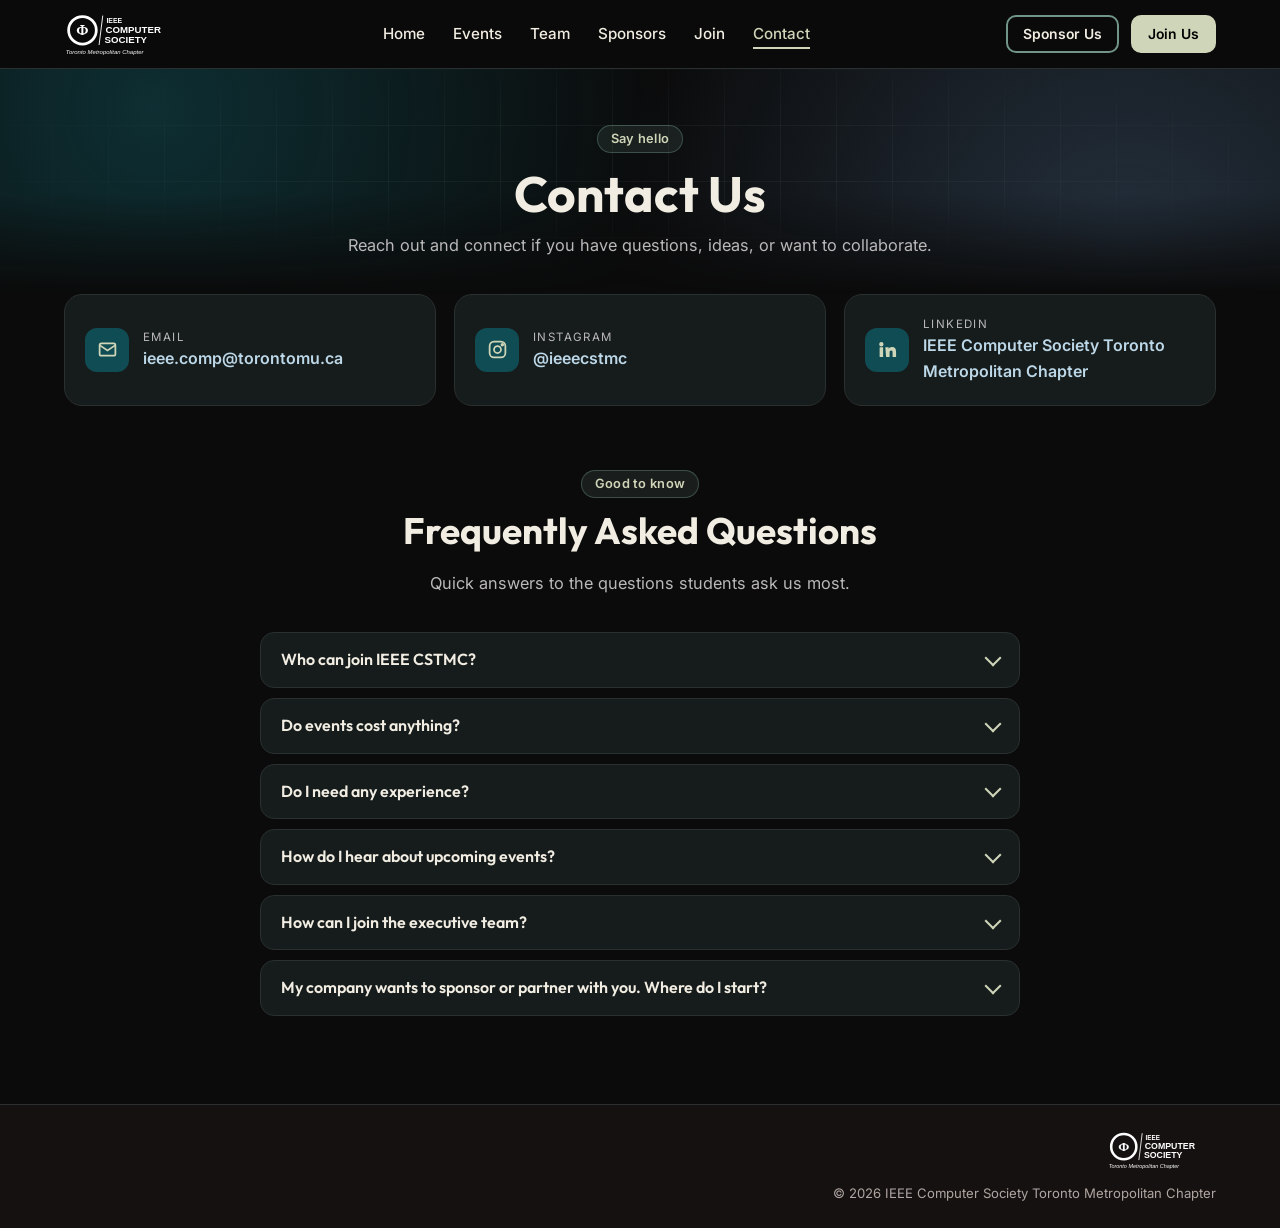
==== commit 391b29e5: "Overall Layout Changes --> More Sections, and reduced reptitiveness" ====
--- a/contact/index.html
+++ b/contact/index.html
@@ -32,6 +32,7 @@
           <li><a href="../events/">Events</a></li>
           <li><a href="../team/">Team</a></li>
           <li><a href="../sponsors/">Sponsors</a></li>
+          <li><a href="../join/">Join</a></li>
           <li><a href="../contact/" class="active" aria-current="page">Contact</a></li>
         </ul>
         <div class="nav-cta">
@@ -150,8 +151,8 @@
   <!-- ===== Footer ===== -->
   <footer class="site-footer">
     <div class="container footer-grid">
+      <img src="../assets/images/logo.svg" alt="IEEE Computer Society Toronto Metropolitan Chapter">
       <p class="footer-bottom">&copy; <span id="year"></span> IEEE Computer Society Toronto Metropolitan Chapter</p>
-      <img src="../assets/images/logo.svg" alt="IEEE Computer Society Toronto Metropolitan Chapter">
     </div>
   </footer>
 
--- a/css/style.css
+++ b/css/style.css
@@ -533,11 +533,18 @@
   from { opacity: 0; translate: 0 24px; }
 }
 
+.hero-tagline {
+  margin: 0 auto 10px;
+  color: var(--text);
+  font-size: clamp(1.05rem, 2vw, 1.25rem);
+  font-weight: 500;
+}
+
 .hero-lead {
   max-width: 580px;
   margin: 0 auto 26px;
   color: var(--muted);
-  font-size: 1.02rem;
+  font-size: 0.92rem;
 }
 
 .hero-buttons {
@@ -1432,19 +1439,18 @@
   background: var(--surface);
 }
 
-/* Copyright on the left, logo on the right */
+/* Logo on top, copyright underneath, both lined up on the right */
 .footer-grid {
   display: flex;
-  flex-wrap: wrap;
-  justify-content: space-between;
-  align-items: center;
-  gap: 16px 30px;
+  flex-direction: column;
+  align-items: flex-end;
+  gap: 12px;
+  text-align: right;
 }
 
 .footer-grid img {
   height: 42px;
   width: auto;
-  margin-left: auto; /* stays on the right even when it wraps on phones */
 }
 
 .footer-bottom {
